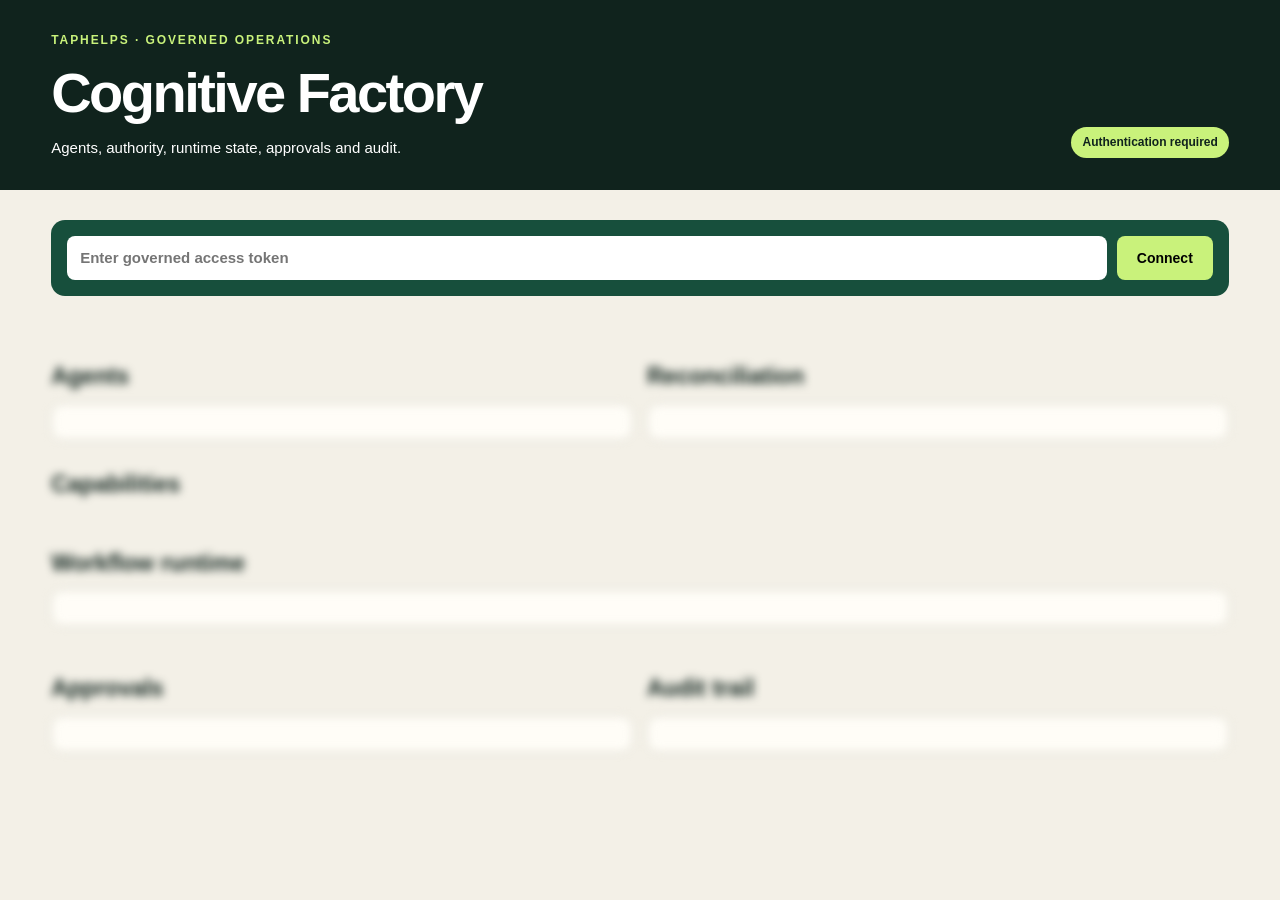
==== index.html @ b1dd2d90 "deploy: publish Cognitive Factory UI shell" ====
<!doctype html><html lang="en"><head><meta charset="utf-8"><meta name="viewport" content="width=device-width,initial-scale=1"><meta http-equiv="Content-Security-Policy" content="default-src 'self'; connect-src https://naffdaxyizjbqcwkawju.supabase.co; style-src 'self'; script-src 'self'; img-src 'self'; object-src 'none'; base-uri 'none'; frame-ancestors 'none'; form-action 'none'">
<title>TAP Cognitive Factory</title><link rel="stylesheet" href="./styles.css"></head>
<body><header><div><div class="eyebrow">TAPHELPS · GOVERNED OPERATIONS</div><h1>Cognitive Factory</h1><div>Agents, authority, runtime state, approvals and audit.</div></div><span id="health" class="status">Authentication required</span></header><main>
<div class="bar"><input id="token" type="password" autocomplete="off" placeholder="Enter governed access token"><button id="connect">Connect</button></div>
<section id="content" class="restricted"><div id="metrics" class="metrics"></div><div class="cols"><div><h2>Agents</h2><div id="agents" class="panel"></div></div><div><h2>Reconciliation</h2><div id="recon" class="panel"></div></div></div><h2>Capabilities</h2><div id="capabilities" class="grid"></div><h2>Workflow runtime</h2><div id="workflows" class="panel"></div><div class="cols"><div><h2>Approvals</h2><div id="approvals" class="panel"></div></div><div><h2>Audit trail</h2><div id="audits" class="panel"></div></div></div></section></main>
<script src="./app.js" defer></script></body></html>
---- styles.css ----
:root{--ink:#10231d;--pine:#174f3c;--lime:#c9f27b;--paper:#f3f0e7;--card:#fffdf7;--muted:#68756e;--line:#d8d7cf;--warn:#b86a25}*{box-sizing:border-box}body{margin:0;background:var(--paper);color:var(--ink);font:15px/1.45 Inter,Segoe UI,sans-serif}header{background:var(--ink);color:white;padding:32px max(4vw,24px);display:flex;justify-content:space-between;align-items:end}h1{font-size:clamp(32px,5vw,56px);letter-spacing:-.045em;margin:3px 0}.eyebrow{color:var(--lime);letter-spacing:.16em;font-weight:800;font-size:12px}.status{padding:7px 11px;border-radius:99px;background:var(--lime);color:var(--ink);font-weight:800;font-size:12px}main{max-width:1440px;margin:auto;padding:30px max(4vw,24px)}.bar{display:flex;gap:10px;background:var(--pine);padding:16px;border-radius:14px}.bar input{flex:1;border:0;border-radius:8px;padding:13px;font:600 15px/1.2 Inter,Segoe UI,sans-serif}.bar button{border:0;border-radius:8px;background:var(--lime);padding:0 20px;font:800 14px/1 Inter,Segoe UI,sans-serif}.bar input:focus-visible,.bar button:focus-visible{outline:3px solid white;outline-offset:3px}.bar button:disabled{cursor:wait;opacity:.72}.metrics,.grid,.cols{display:grid;gap:14px;margin-top:18px}.metrics{grid-template-columns:repeat(5,1fr)}.grid{grid-template-columns:repeat(auto-fit,minmax(230px,1fr))}.cols{grid-template-columns:1fr 1fr}article,.panel{background:var(--card);border:1px solid var(--line);border-radius:12px;padding:17px}.metric b{font-size:31px;display:block}.metric span,small{color:var(--muted)}h2{margin:28px 0 10px;font-size:23px}.row{display:flex;justify-content:space-between;gap:15px;border-bottom:1px solid var(--line);padding:12px 0}.row:last-child{border:0}.pill{font-size:11px;font-weight:800;border-radius:99px;padding:4px 8px;background:#dfe9e3;height:max-content}.pill.divergent,.status[data-tone="error"]{background:#ffd5ad;color:#713606}.status[data-tone="loading"]{background:#e8e4da}.status[data-tone="success"]{background:var(--lime)}.empty{color:var(--muted);padding:20px}.restricted{filter:blur(4px);pointer-events:none;user-select:none}@media(max-width:850px){.metrics{grid-template-columns:1fr 1fr}.cols{grid-template-columns:1fr}header{align-items:start;gap:18px;flex-direction:column}}
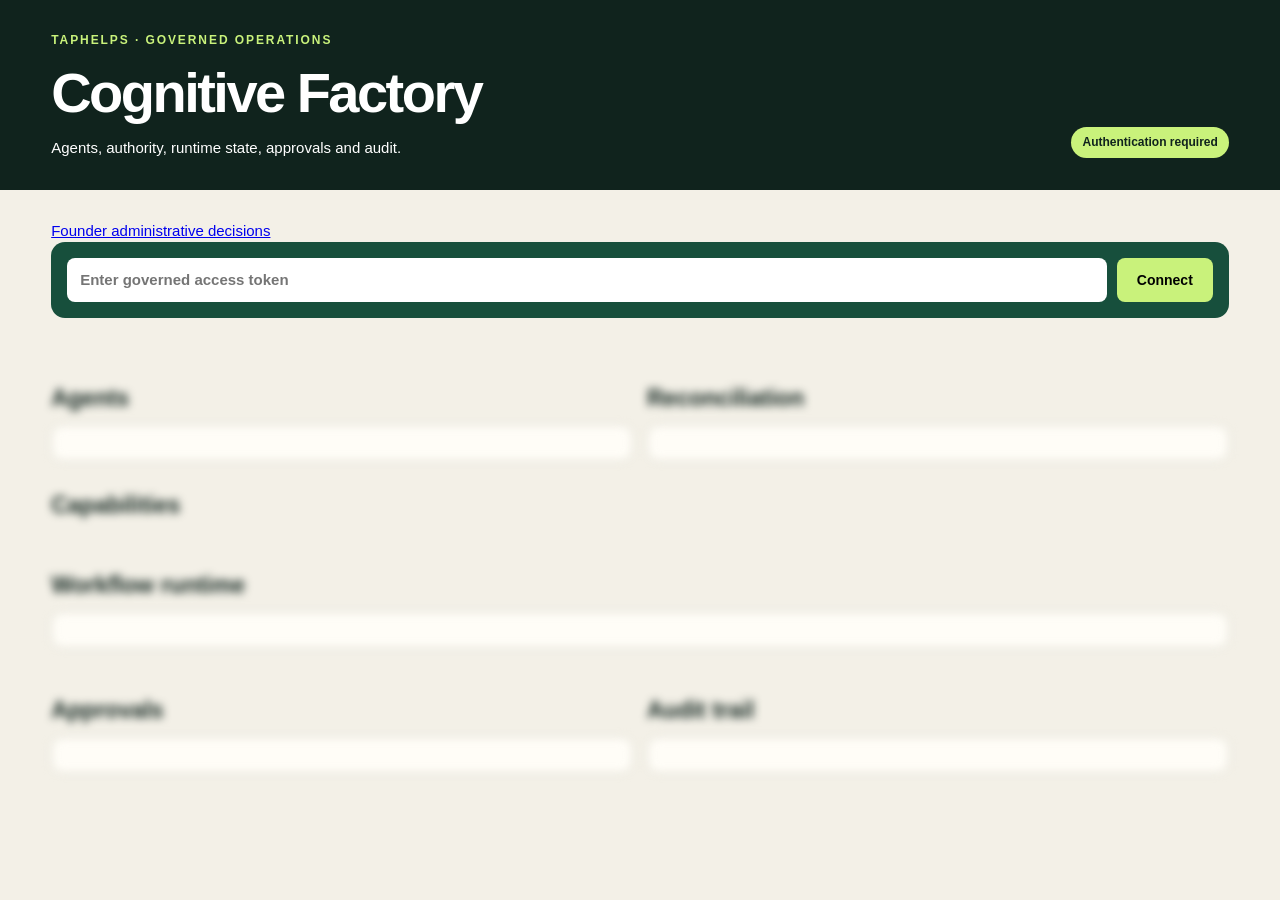
==== commit 428db5a1: "Publish reviewed founder administration UI; backend remains disabled pending protected binding" ====
--- a/index.html
+++ b/index.html
@@ -1,6 +1,8 @@
-<!doctype html><html lang="en"><head><meta charset="utf-8"><meta name="viewport" content="width=device-width,initial-scale=1"><meta http-equiv="Content-Security-Policy" content="default-src 'self'; connect-src https://naffdaxyizjbqcwkawju.supabase.co; style-src 'self'; script-src 'self'; img-src 'self'; object-src 'none'; base-uri 'none'; frame-ancestors 'none'; form-action 'none'">
+<!doctype html><html lang="en"><head><meta charset="utf-8"><meta name="viewport" content="width=device-width,initial-scale=1"><meta http-equiv="Content-Security-Policy" content="default-src 'self'; connect-src https://naffdaxyizjbqcwkawju.supabase.co; style-src 'self'; script-src 'self'; img-src 'self'; object-src 'none'; base-uri 'none'; form-action 'none'">
 <title>TAP Cognitive Factory</title><link rel="stylesheet" href="./styles.css"></head>
 <body><header><div><div class="eyebrow">TAPHELPS · GOVERNED OPERATIONS</div><h1>Cognitive Factory</h1><div>Agents, authority, runtime state, approvals and audit.</div></div><span id="health" class="status">Authentication required</span></header><main>
+<nav aria-label="Administration"><a href="./founder-admin.html">Founder administrative decisions</a></nav>
 <div class="bar"><input id="token" type="password" autocomplete="off" placeholder="Enter governed access token"><button id="connect">Connect</button></div>
 <section id="content" class="restricted"><div id="metrics" class="metrics"></div><div class="cols"><div><h2>Agents</h2><div id="agents" class="panel"></div></div><div><h2>Reconciliation</h2><div id="recon" class="panel"></div></div></div><h2>Capabilities</h2><div id="capabilities" class="grid"></div><h2>Workflow runtime</h2><div id="workflows" class="panel"></div><div class="cols"><div><h2>Approvals</h2><div id="approvals" class="panel"></div></div><div><h2>Audit trail</h2><div id="audits" class="panel"></div></div></div></section></main>
-<script src="./app.js" defer></script></body></html>+<script src="./app.js" defer></script></body></html>
+
